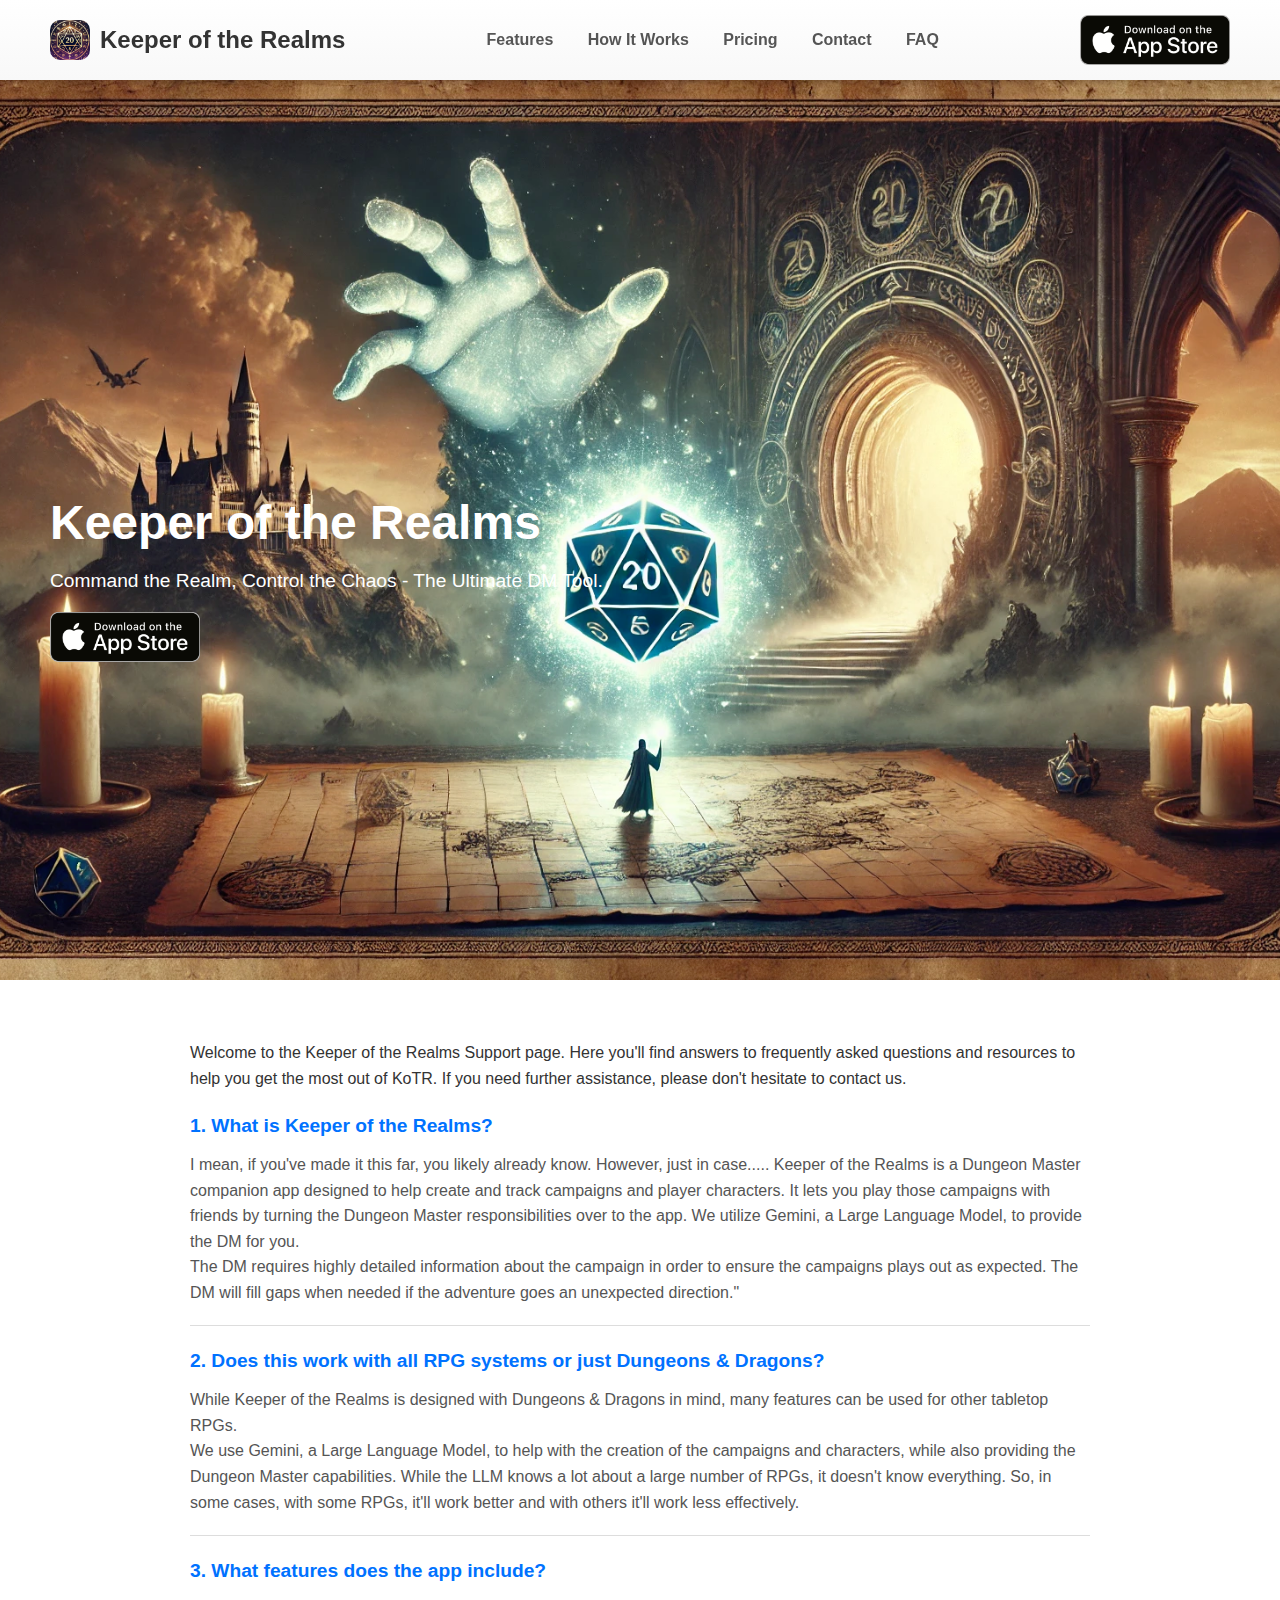
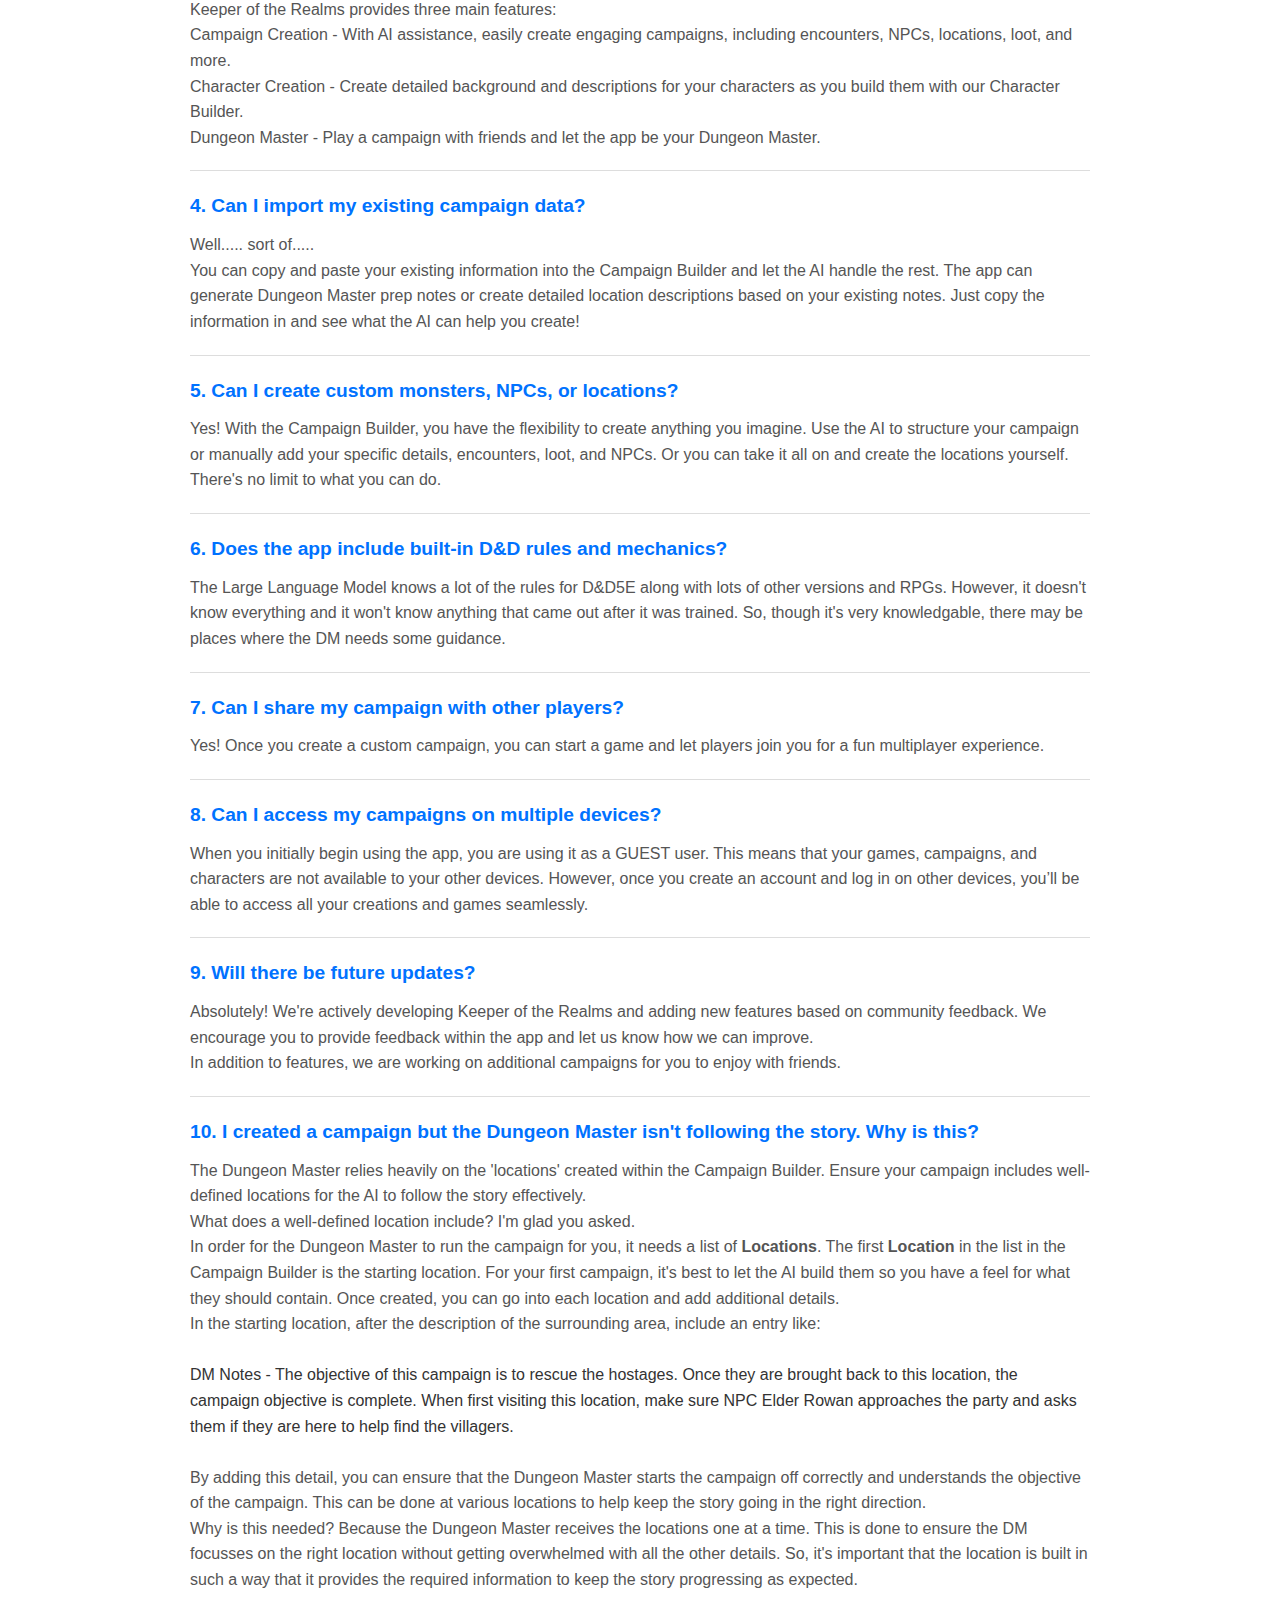
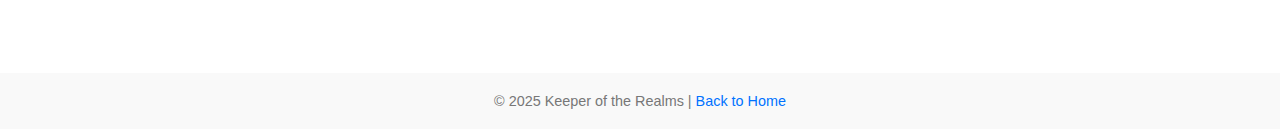
==== faq.html @ b016ff59 "Add files via upload" ====
<!DOCTYPE html>
<html lang="en">
<head>
    <meta charset="UTF-8">
    <meta name="viewport" content="width=device-width, initial-scale=1.0">
    <title>Keeper of the Realms - Your AI Dungeon Master</title>
    <link rel="stylesheet" href="styles.css">
</head>
<body>
    <!-- Navbar -->
    <nav class="navbar">
        <div class="logo">
            <img src="appIcon.jpg" alt="KotR Icon" class="app-icon">
            <span>Keeper of the Realms</span>
        </div>
        <div class="nav-links">
            <a href="#features">Features</a>
            <a href="#how-it-works">How It Works</a>
            <a href="#pricing">Pricing</a>
            <a href="#contact">Contact</a>
            <a href="faq.html">FAQ</a>
        </div>
        <a href="https://apps.apple.com/us/app/keeper-of-the-realms/id6740112469" class="cta-button"><img src="app-store-badge.png" alt="Download on the App Store"></a>
    </nav>

    <!-- Hero Section -->
    <header class="hero">
        <div class="hero-overlay">
            <div class="hero-text">
                <h1>Keeper of the Realms</h1>
                <p>Command the Realm, Control the Chaos - The Ultimate DM Tool.</p>
                <a href="https://apps.apple.com/us/app/keeper-of-the-realms/id6740112469" class="cta-button">
                    <img src="app-store-badge.png" alt="Download on the App Store">
                </a>
            </div>
        </div>
        <img src="web_hero.png" alt="Keeper of the Realms" class="hero-image">
    </header>

    <!-- FAQ Content -->
    <div class="container">
        <p>Welcome to the Keeper of the Realms Support page. Here you'll find answers to frequently asked questions and resources to help you get the most out of KoTR. If you need further assistance, please don't hesitate to contact us.</p>

        <div class="faq-item">
            <div class="faq-question">1. What is Keeper of the Realms?</div>
            <div class="faq-answer">
                <p>I mean, if you've made it this far, you likely already know.  However, just in case..... Keeper of the Realms is a Dungeon Master companion app designed to help create and track campaigns and player characters. It lets you play those campaigns with friends by turning the Dungeon Master responsibilities over to the app. We utilize Gemini, a Large Language Model, to provide the DM for you.  
                    <br>The DM requires highly detailed information about the campaign in order to ensure the campaigns plays out as expected. The DM will fill gaps when needed if the adventure goes an unexpected direction."</p>
            </div>
        </div>

        <div class="faq-item">
            <div class="faq-question">2. Does this work with all RPG systems or just Dungeons & Dragons?</div>
            <div class="faq-answer">
                <p>While Keeper of the Realms is designed with Dungeons & Dragons in mind, many features can be used for other tabletop RPGs.</p>
                <p>We use Gemini, a Large Language Model, to help with the creation of the campaigns and characters, while also providing the Dungeon Master capabilities. While the LLM knows a lot about a large number of RPGs, it doesn't know everything. So, in some cases, with some RPGs, it'll work better and with others it'll work less effectively.</p>
            </div>
        </div>

        <div class="faq-item">
            <div class="faq-question">3. What features does the app include?</div>
            <div class="faq-answer">
                <p>Keeper of the Realms provides three main features:</p>
                <p>Campaign Creation - With AI assistance, easily create engaging campaigns, including encounters, NPCs, locations, loot, and more.</p>
                <p>Character Creation - Create detailed background and descriptions for your characters as you build them with our Character Builder.</p>
                <p>Dungeon Master - Play a campaign with friends and let the app be your Dungeon Master.</p>
            </div>
        </div>

        <div class="faq-item">
            <div class="faq-question">4. Can I import my existing campaign data?</div>
            <div class="faq-answer">
                <p>Well..... sort of.....</p>
                <p>You can copy and paste your existing information into the Campaign Builder and let the AI handle the rest. The app can generate Dungeon Master prep notes or create detailed location descriptions based on your existing notes. Just copy the information in and see what the AI can help you create!</p>
            </div>
        </div>


    <div class="faq-item">
        <div class="faq-question">5. Can I create custom monsters, NPCs, or locations?</div>
        <div class="faq-answer">
            <p>Yes! With the Campaign Builder, you have the flexibility to create anything you imagine. Use the AI to structure your campaign or manually add your specific details, encounters, loot, and NPCs.  Or you can take it all on and create the locations yourself.  There's no limit to what you can do.</p>
            </div>
    </div>
  

    <div class="faq-item">
        <div class="faq-question">6. Does the app include built-in D&D rules and mechanics?</div>
        <div class="faq-answer">
            <p>The Large Language Model knows a lot of the rules for D&D5E along with lots of other versions and RPGs.  However, it doesn't know everything and it won't know anything that came out after it was trained. So, though it's very knowledgable, there may be places where the DM needs some guidance.</p>
        </div>
    </div>


<div class="faq-item">
    <div class="faq-question">7. Can I share my campaign with other players?</div>
    <div class="faq-answer">
        <p>Yes! Once you create a custom campaign, you can start a game and let players join you for a fun multiplayer experience.</p>
    </div>
</div>


<div class="faq-item">
    <div class="faq-question">8. Can I access my campaigns on multiple devices?</div>
    <div class="faq-answer">
        <p>When you initially begin using the app, you are using it as a GUEST user. This means that your games, campaigns, and characters are not available to your other devices.  However, once you create an account and log in on other devices, you’ll be able to access all your creations and games seamlessly.</p>
    </div>
</div>


<div class="faq-item">
    <div class="faq-question">9. Will there be future updates?</div>
    <div class="faq-answer">
        <p>Absolutely! We're actively developing Keeper of the Realms and adding new features based on community feedback. We encourage you to provide feedback within the app and let us know how we can improve.</p>
        <p>In addition to features, we are working on additional campaigns for you to enjoy with friends.</p>
    </div>
</div>

<div class="faq-item">
    <div class="faq-question">10. I created a campaign but the Dungeon Master isn't following the story. Why is this?</div>
    <div class="faq-answer">
        <p>The Dungeon Master relies heavily on the 'locations' created within the Campaign Builder. Ensure your campaign includes well-defined locations for the AI to follow the story effectively.</p>
        <p>What does a well-defined location include?  I'm glad you asked.</p>
        <p>In order for the Dungeon Master to run the campaign for you, it needs a list of <b>Locations</b>. The first <b>Location</b> in the list in the Campaign Builder is the starting location.
             For your first campaign, it's best to let the AI build them so you have a feel for what they should contain. Once created, you can go into each location and add additional details.</p>
             <p>In the starting location, after the description of the surrounding area, include an entry like:</p>
             <br>
            DM Notes - The objective of this campaign is to rescue the hostages. Once they are brought back to this location, the campaign objective is complete. When first visiting this location, make sure NPC Elder Rowan approaches the party and asks them if they are here to help find the villagers.
        <br>
    <br>
        <p>By adding this detail, you can ensure that the Dungeon Master starts the campaign off correctly and understands the objective of the campaign.  This can be done at various locations to help keep the story going in the right direction.</p>
        <p>Why is this needed? Because the Dungeon Master receives the locations one at a time. This is done to ensure the DM focusses on the right location without getting overwhelmed with all the other details. So, it's important that the location is built in such a way that it provides the required information to keep the story progressing as expected.</p>
        
    </div>
</div>
</div>

    <!-- Footer -->
    <footer>
        <p>&copy; 2025 Keeper of the Realms | <a href="index.html">Back to Home</a></p>
    </footer>
</body>
</html>
---- styles.css ----
/* styles.css */
body, h1, h2, h3, p {
    margin: 0;
    padding: 0;
}

body {
    font-family: Arial, sans-serif;
    background-color: #fff;
}

/* General Header Styling */
h2 {
    font-size: 2.5rem;
    margin-bottom: 30px;
    color: #333;
    text-align: center;
    font-family: 'Poppins', Arial, sans-serif;
}

/* Navbar Styling */
.navbar {
    display: flex;
    justify-content: space-between;
    align-items: center;
    padding: 15px 50px;
    background: linear-gradient(to bottom, #ffffff, #f8f8f8); /* Subtle gradient */
    box-shadow: 0 2px 4px rgba(0, 0, 0, 0.1);
    position: sticky;
    top: 0;
    z-index: 1000;
}

.logo {
    display: flex;
    align-items: center;
    gap: 10px;
    font-family: 'Poppins', Arial, sans-serif;
    font-size: 1.5rem;
    font-weight: bold;
    color: #333;
}

.nav-links a {
    text-decoration: none;
    color: #555;
    font-size: 1rem;
    font-weight: 600;
    margin: 0 15px;
    position: relative;
    transition: color 0.3s ease;
}

.nav-links a:hover {
    color: #0072ff;
}

.nav-links a::after {
    content: '';
    position: absolute;
    width: 0;
    height: 2px;
    bottom: -5px;
    left: 0;
    background-color: #0072ff;
    transition: width 0.3s ease;
}

.nav-links a:hover::after {
    width: 100%;
}

.download-btn {
    background-color: #0072ff;
    color: #fff;
    padding: 10px 20px;
    border-radius: 5px;
    text-decoration: none;
    font-weight: bold;
    transition: background-color 0.3s ease;
}

.download-btn:hover {
    background-color: #005bb5;
}

.app-icon {
    width: 40px;
    height: 40px;
    object-fit: contain;
    border-radius: 10px; /* Optional */
}

/* Hero Section */
.hero {
    position: relative;
    width: 100%;
    height: 100vh;
    overflow: hidden;
}

.hero-image {
    width: 100%;
    height: 100%;
    object-fit: cover;
    position: absolute;
    top: 0;
    left: 0;
    z-index: 1;
}

.hero-overlay {
    position: absolute;
    top: 0;
    left: 0;
    width: 100%;
    height: 100%;
    display: flex;
    align-items: center;
    justify-content: flex-start;
    padding: 50px;
    z-index: 2;
    color: white;
}

.hero-text h1 {
    font-size: 3rem;
    margin-bottom: 20px;
}

.hero-text p {
    font-size: 1.2rem;
    margin-bottom: 20px;
}

/* Features Section */
.features {
    text-align: center;
    padding: 50px 20px;
}

.feature-grid {
    display: flex;
    justify-content: center;
    gap: 40px;
    flex-wrap: wrap;
}

.feature img {
    width: 150px;
    margin-bottom: 10px;
}

/* Footer */
.footer {
    background-color: #f8f8f8;
    text-align: center;
    padding: 20px;
}

.footer-links a {
    text-decoration: none;
    color: #333;
    margin: 0 10px;
    font-weight: bold;
}

footer {
    text-align: center;
    padding: 20px 10px;
    background: #f9f9f9;
    color: #777;
    font-size: 0.9rem;
}

footer a {
    color: #0072ff;
    text-decoration: none;
}

footer a:hover {
    text-decoration: underline;
}

.legal a {
    text-decoration: none;
    color: #555;
}

/* Features Section */
.features {
    text-align: center;
    padding: 50px 20px;
    background-color: #f9f9f9;
}

.features h2 {
    font-size: 2.5rem;
    margin-bottom: 30px;
    color: #333;
}

.feature-grid {
    display: grid;
    grid-template-columns: repeat(3, 1fr);
    gap: 40px;
    justify-items: center;
    max-width: 1200px;
    margin: 0 auto;
}

.feature {
    text-align: center;
    padding: 20px;
    background: white;
    box-shadow: 0 2px 10px rgba(0, 0, 0, 0.1);
    border-radius: 10px;
    transition: transform 0.3s ease;
}

.feature:hover {
    transform: translateY(-10px);
    box-shadow: 0 4px 10px rgba(0, 0, 0, 0.2);
}

.feature img {
    width: 120px;
    height: auto;
    margin-bottom: 15px;
}

.feature h3 {
    font-size: 1.5rem;
    margin-bottom: 10px;
    color: #0072ff;
}

.feature p {
    font-size: 1rem;
    color: #555;
}

@media (max-width: 768px) {
    .feature-grid {
        grid-template-columns: 1fr;
    }
}

/* How It Works Section */
.how-it-works {
    text-align: center;
    padding: 50px 20px;
    background-color: #f9f9f9;
}

.how-it-works h2 {
    font-size: 2.5rem;
    margin-bottom: 30px;
    color: #333;
}

.steps-container {
    display: flex;
    flex-direction: column;
    gap: 40px;
    max-width: 1200px;
    margin: 0 auto;
}

.step {
    display: flex;
    align-items: center;
    justify-content: space-between;
}

.step-reverse {
    flex-direction: row-reverse;
}

.step-text {
    flex: 1;
    padding: 20px;
    text-align: left;
}

.step-text h3 {
    font-size: 1.8rem;
    margin-bottom: 15px;
    color: #0072ff;
}

.step-text p {
    font-size: 1.1rem;
    color: #555;
}

.step-visual {
    flex: 1;
    text-align: center;
}

.step-visual img {
    max-width: 50%;
    height: auto;
    border-radius: 10px;
    box-shadow: 0 4px 10px rgba(0, 0, 0, 0.1);
}

/* Testimonials Section */
.testimonials {
    text-align: center;
    padding: 50px 20px;
    background-color: #fff;
}

.testimonials h2 {
    font-size: 2.5rem;
    margin-bottom: 30px;
    color: #333;
}

.testimonial-slider {
    display: flex;
    justify-content: center;
    gap: 30px;
}

.testimonial {
    background-color: #f8f8f8;
    padding: 20px;
    border-radius: 10px;
    box-shadow: 0 2px 5px rgba(0, 0, 0, 0.1);
}

.testimonial p {
    font-size: 1.2rem;
    font-style: italic;
    margin-bottom: 10px;
}

/* Pricing Section */
.pricing {
    text-align: center;
    padding: 50px 20px;
    background-color: #f9f9f9;
}

.pricing-container {
    display: flex;
    justify-content: center;
    gap: 40px;
}

@media (max-width: 768px) {
    .pricing-container {
        flex-direction: column;
        gap: 20px;
    }
}

.plan {
    background: #fff;
    padding: 30px;
    border-radius: 10px;
    box-shadow: 0 2px 5px rgba(0, 0, 0, 0.1);
    width: 300px;
}

.plan h3 {
    font-size: 1.8rem;
    margin-bottom: 20px;
    color: #0072ff;
}

.plan ul {
    list-style: none;
    padding: 0;
    margin-bottom: 20px;
    text-align: left;
}

.plan ul li {
    margin-bottom: 10px;
    color: #555;
}

.cta-button {
    display: inline-block;
    background-color: #0072ff;
    color: #fff;
    padding: 10px 20px;
    border-radius: 5px;
    text-decoration: none;
    font-weight: bold;
    transition: background-color 0.3s ease;
}
.cta-button:hover {
    background-color: #005bb5;
}

.cta-button {
    outline: none; /* Remove browser default focus outline */
    background: none; /* Remove any extra background */
    border: none; /* Remove border styles */
}

.cta-button img {
    width: 150px;
    height: auto;
    display: block; /* Ensures no inline spacing issues */
    outline: none; /* Remove focus on image */
}

.cta-button:focus {
    outline: 2px solid #0072ff; /* Custom focus style for visibility */
    border-radius: 5px;
}

.cta-button {
    display: inline-block;
    background: none; /* Remove any background */
    border: none;     /* Remove borders */
    outline: none;    /* Remove focus outlines */
    padding: 0;       /* Remove extra padding */
    transition: none; /* Disable any hover transitions */
}

.cta-button:hover,
.cta-button:focus {
    outline: none;    /* Remove hover/focus outline */
    box-shadow: none; /* Remove any shadow */
    background: none; /* Remove any inherited hover background */
}

.cta-button img {
    display: block;
    width: 150px;
    height: auto;
    outline: none;    /* Remove image focus outline */
    border: none;     /* Remove borders on image */
    box-shadow: none; /* Ensure no hover shadow */
}

/* Contact Section */
.contact {
    text-align: center;
    padding: 50px 20px;
    background-color: #f9f9f9;
}

.contact h2 {
    font-size: 2.5rem;
    margin-bottom: 20px;
    color: #333;
}

.contact p {
    font-size: 1.2rem;
    margin: 10px 0;
    color: #555;
}

.contact a {
    color: #0072ff;
    text-decoration: none;
    font-weight: bold;
}

.contact a:hover {
    text-decoration: underline;
}

/* FAQ Page Styling */
.faq-container {
    max-width: 900px;
    margin: 50px auto;
    padding: 20px;
    background-color: #fff;
    box-shadow: 0 2px 10px rgba(0, 0, 0, 0.1);
    border-radius: 10px;
}

.faq-container h1 {
    font-size: 2.5rem;
    color: #0072ff;
    margin-bottom: 20px;
    border-bottom: 2px solid #0072ff;
    padding-bottom: 10px;
    text-align: center;
}

.faq-container h3 {
    font-size: 1.5rem;
    margin-top: 20px;
    margin-bottom: 10px;
    color: #333;
}

.faq-container p {
    font-size: 1.1rem;
    color: #555;
    line-height: 1.6;
}

.faq-item {
    border-bottom: 1px solid #ddd;
    padding: 20px 0;
}

.faq-question {
    font-weight: bold;
    font-size: 1.2rem;
    margin-bottom: 10px;
    color: #0072ff;
}

.faq-answer p {
    margin: 0;
    color: #555;
}

.faq-item:last-child {
    border-bottom: none;
}

.container {
    max-width: 900px;
    margin: 40px auto;
    padding: 20px;
    line-height: 1.6;
    font-size: 1rem;
    color: #333;
}
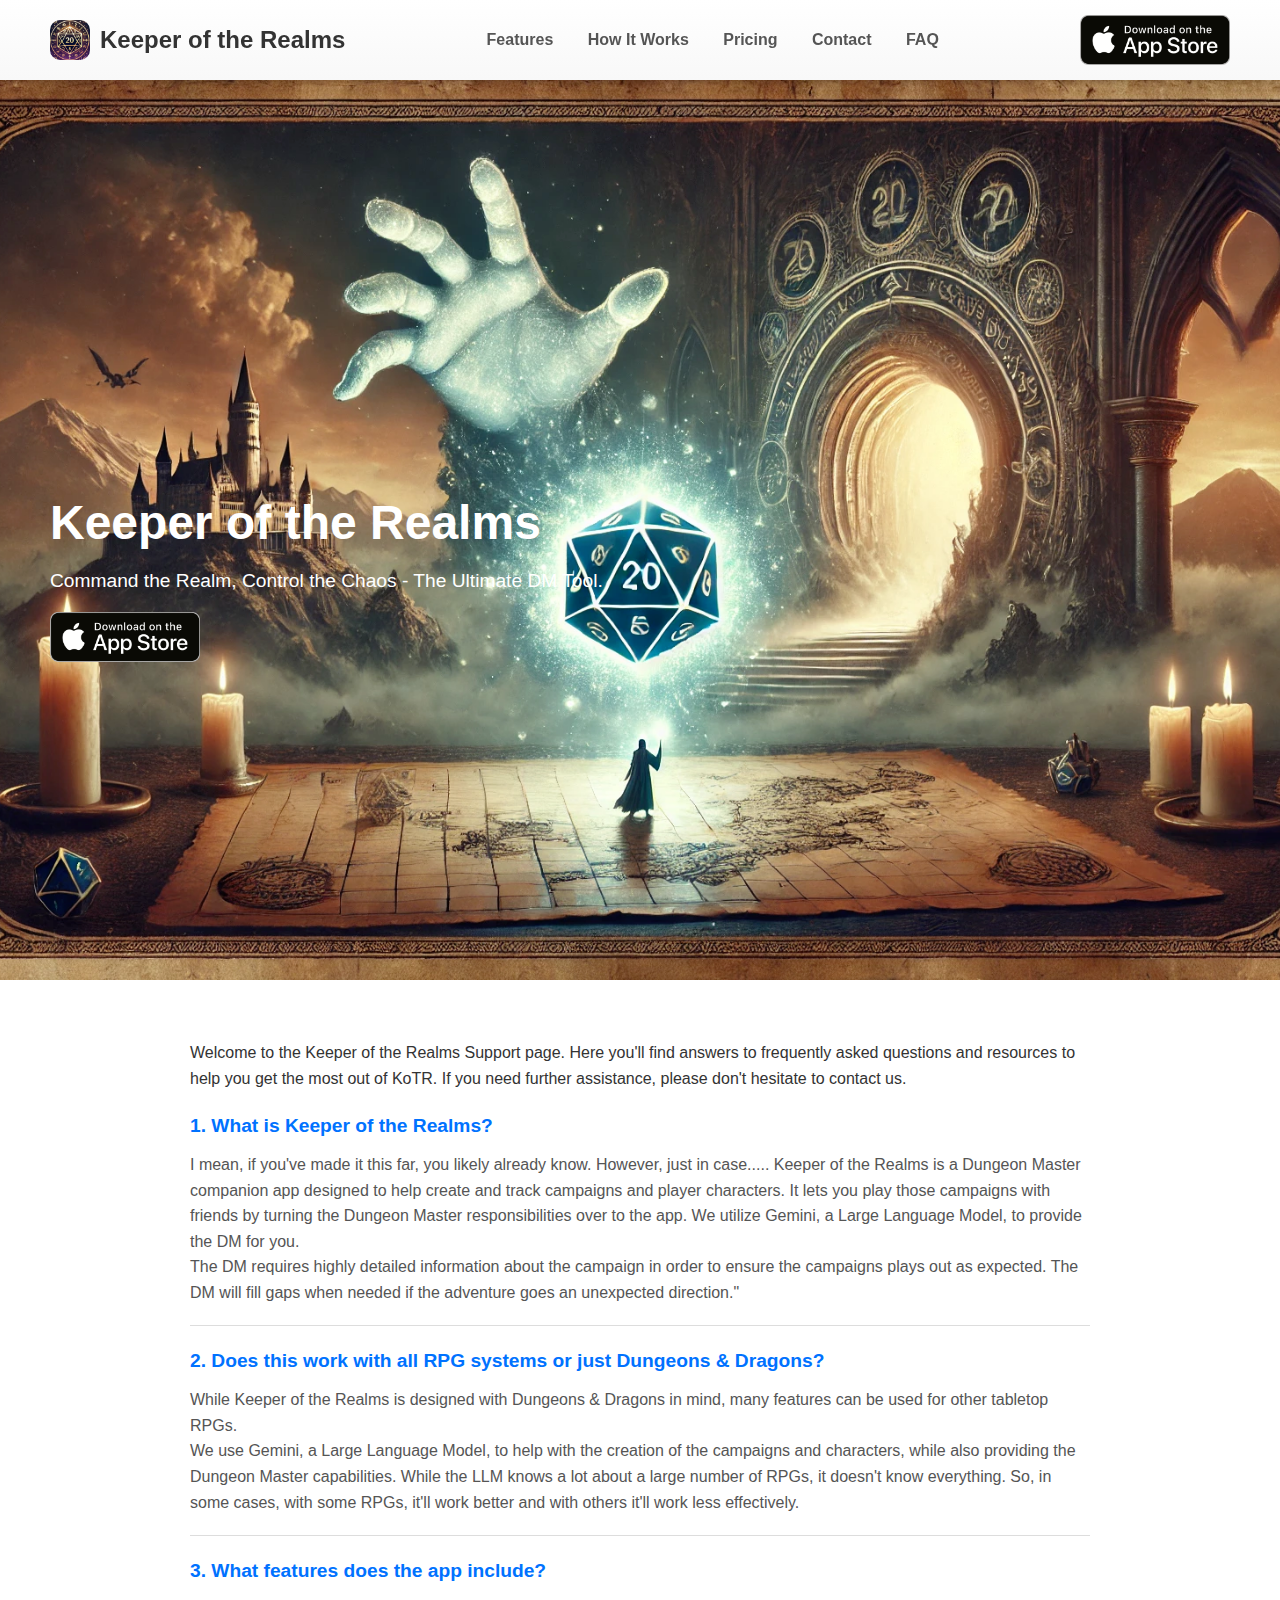
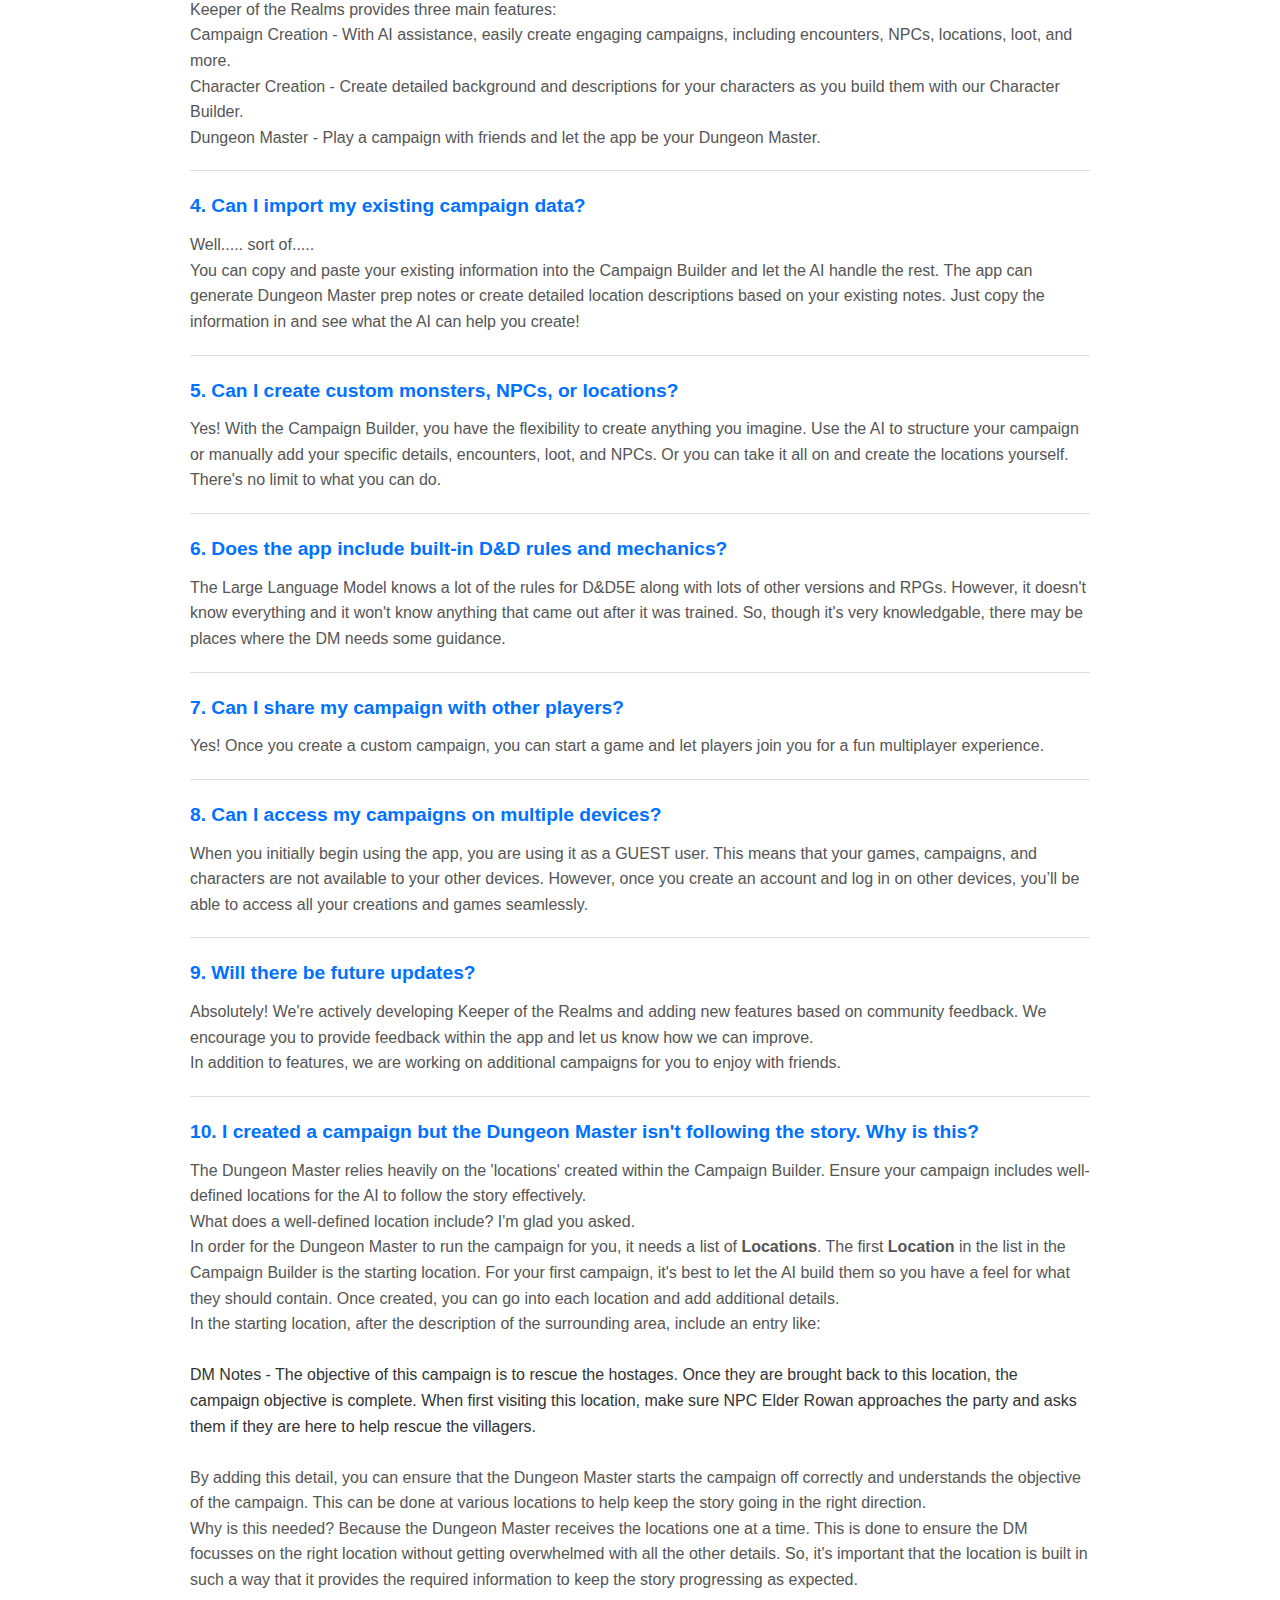
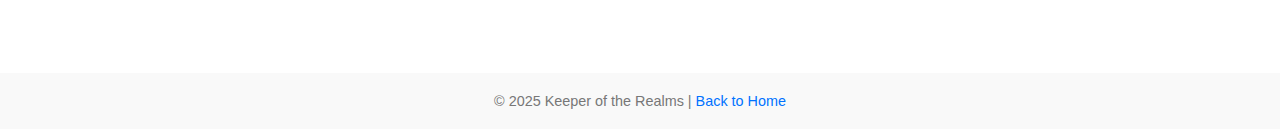
==== commit 9ab49e6a: "Updated FAQ" ====
--- a/faq.html
+++ b/faq.html
@@ -125,7 +125,7 @@
              For your first campaign, it's best to let the AI build them so you have a feel for what they should contain. Once created, you can go into each location and add additional details.</p>
              <p>In the starting location, after the description of the surrounding area, include an entry like:</p>
              <br>
-            DM Notes - The objective of this campaign is to rescue the hostages. Once they are brought back to this location, the campaign objective is complete. When first visiting this location, make sure NPC Elder Rowan approaches the party and asks them if they are here to help find the villagers.
+            DM Notes - The objective of this campaign is to rescue the hostages. Once they are brought back to this location, the campaign objective is complete. When first visiting this location, make sure NPC Elder Rowan approaches the party and asks them if they are here to help rescue the villagers.
         <br>
     <br>
         <p>By adding this detail, you can ensure that the Dungeon Master starts the campaign off correctly and understands the objective of the campaign.  This can be done at various locations to help keep the story going in the right direction.</p>
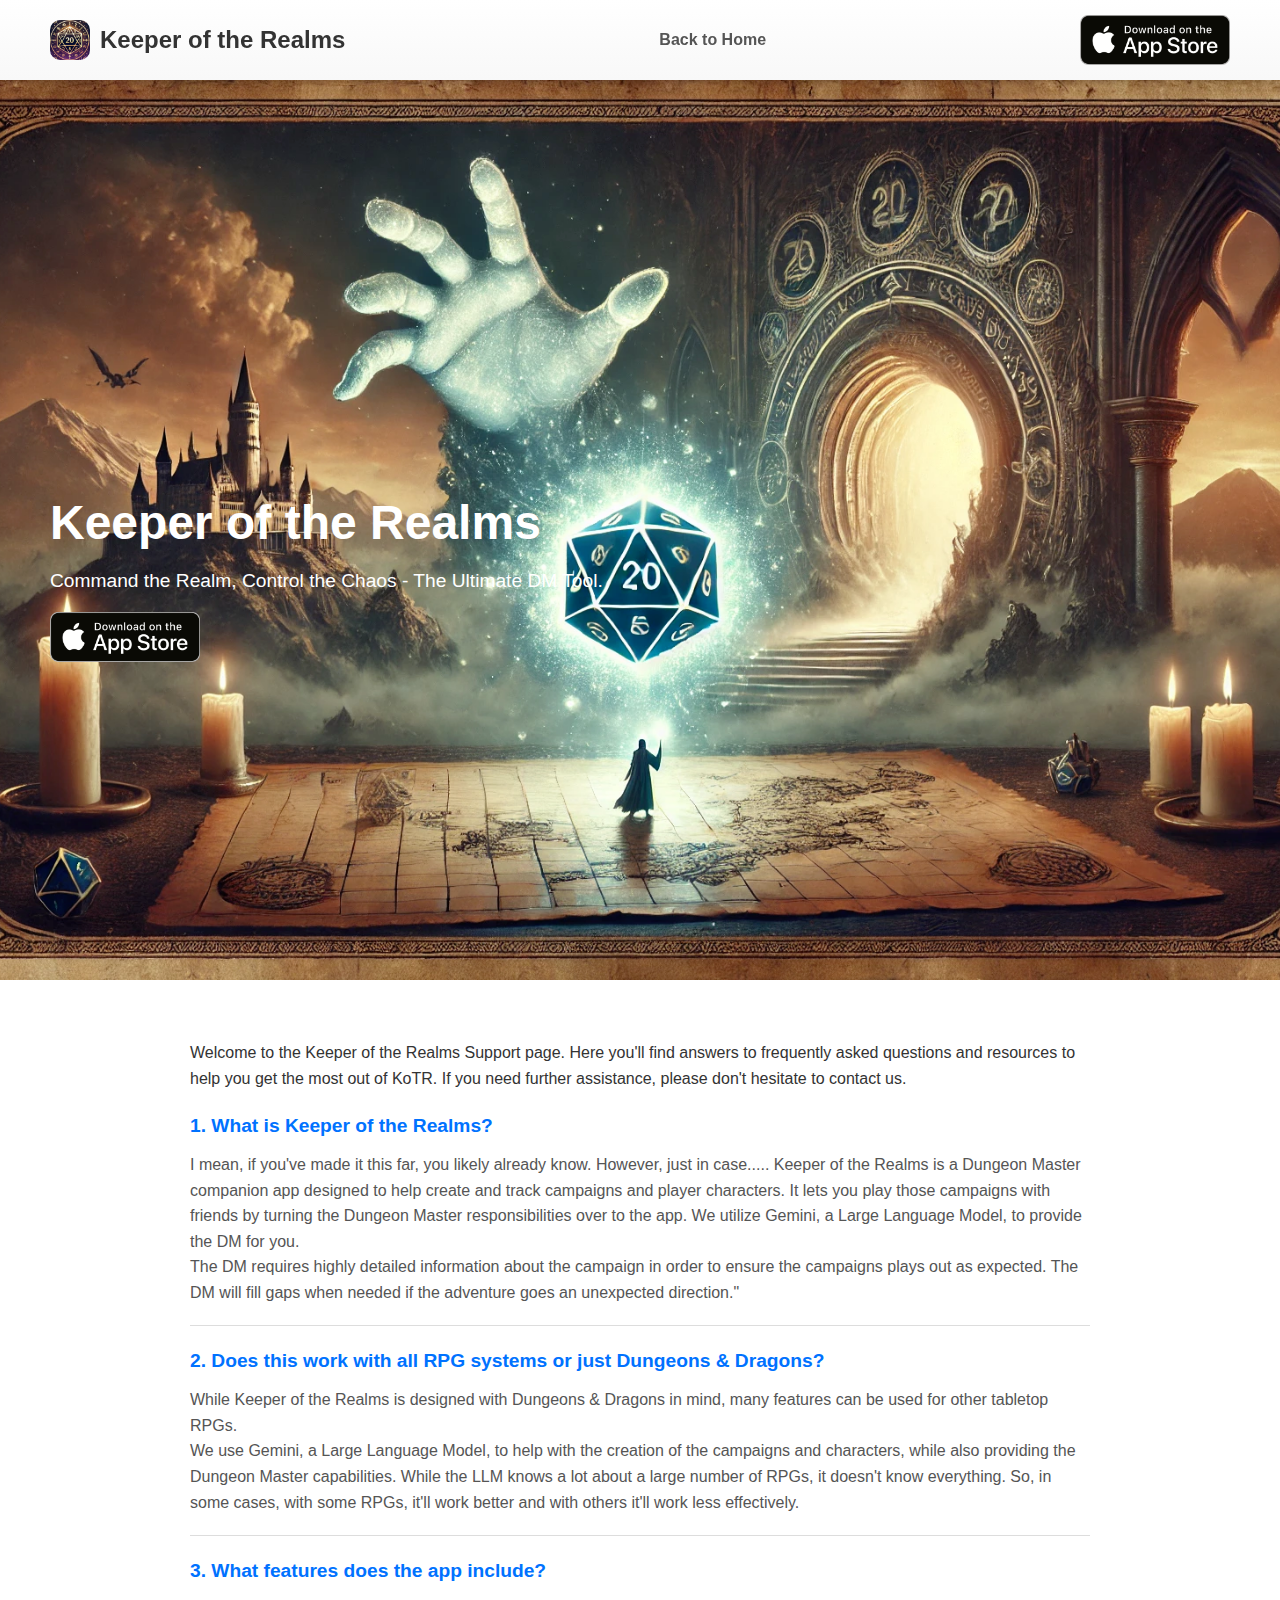
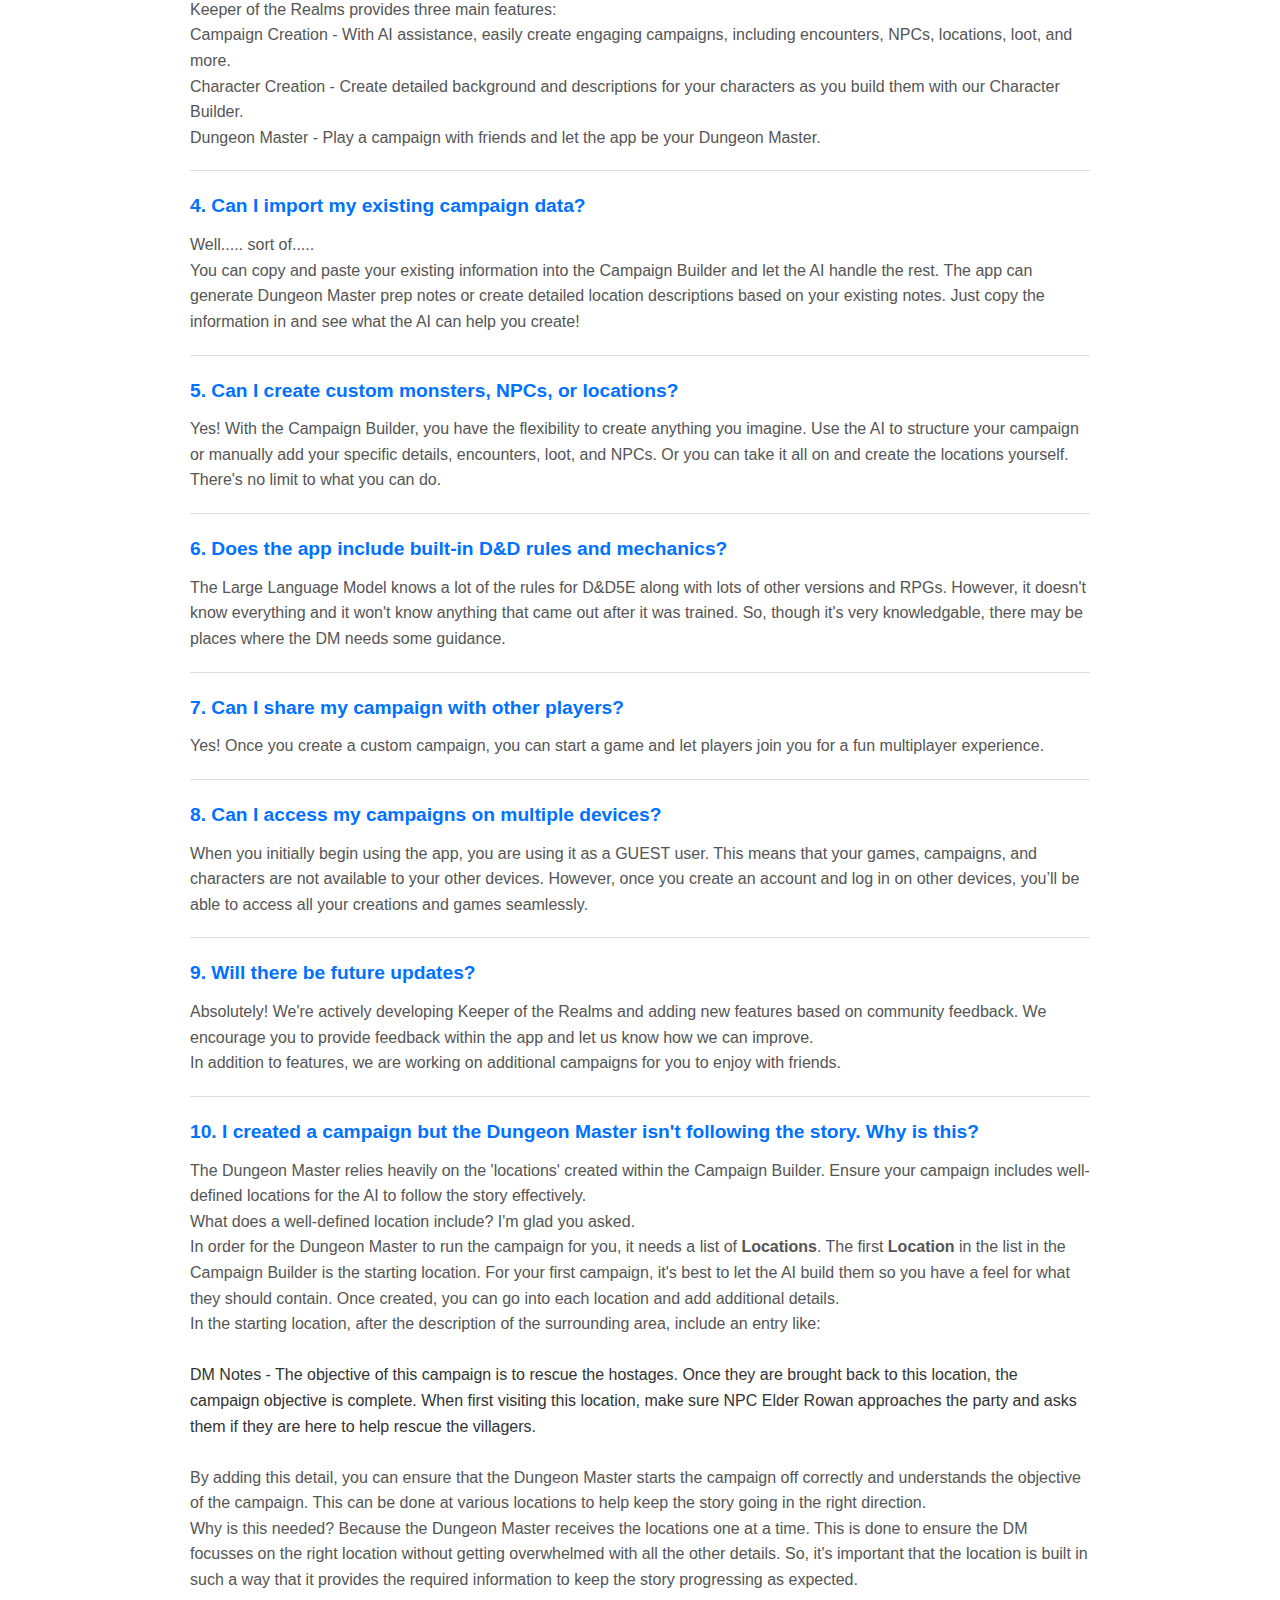
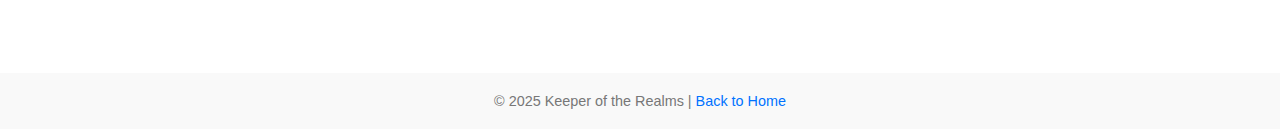
==== commit 5d8becd2: "Updated header for FAQ file." ====
--- a/faq.html
+++ b/faq.html
@@ -14,11 +14,7 @@
             <span>Keeper of the Realms</span>
         </div>
         <div class="nav-links">
-            <a href="#features">Features</a>
-            <a href="#how-it-works">How It Works</a>
-            <a href="#pricing">Pricing</a>
-            <a href="#contact">Contact</a>
-            <a href="faq.html">FAQ</a>
+            <a href="index.html">Back to Home</a>
         </div>
         <a href="https://apps.apple.com/us/app/keeper-of-the-realms/id6740112469" class="cta-button"><img src="app-store-badge.png" alt="Download on the App Store"></a>
     </nav>
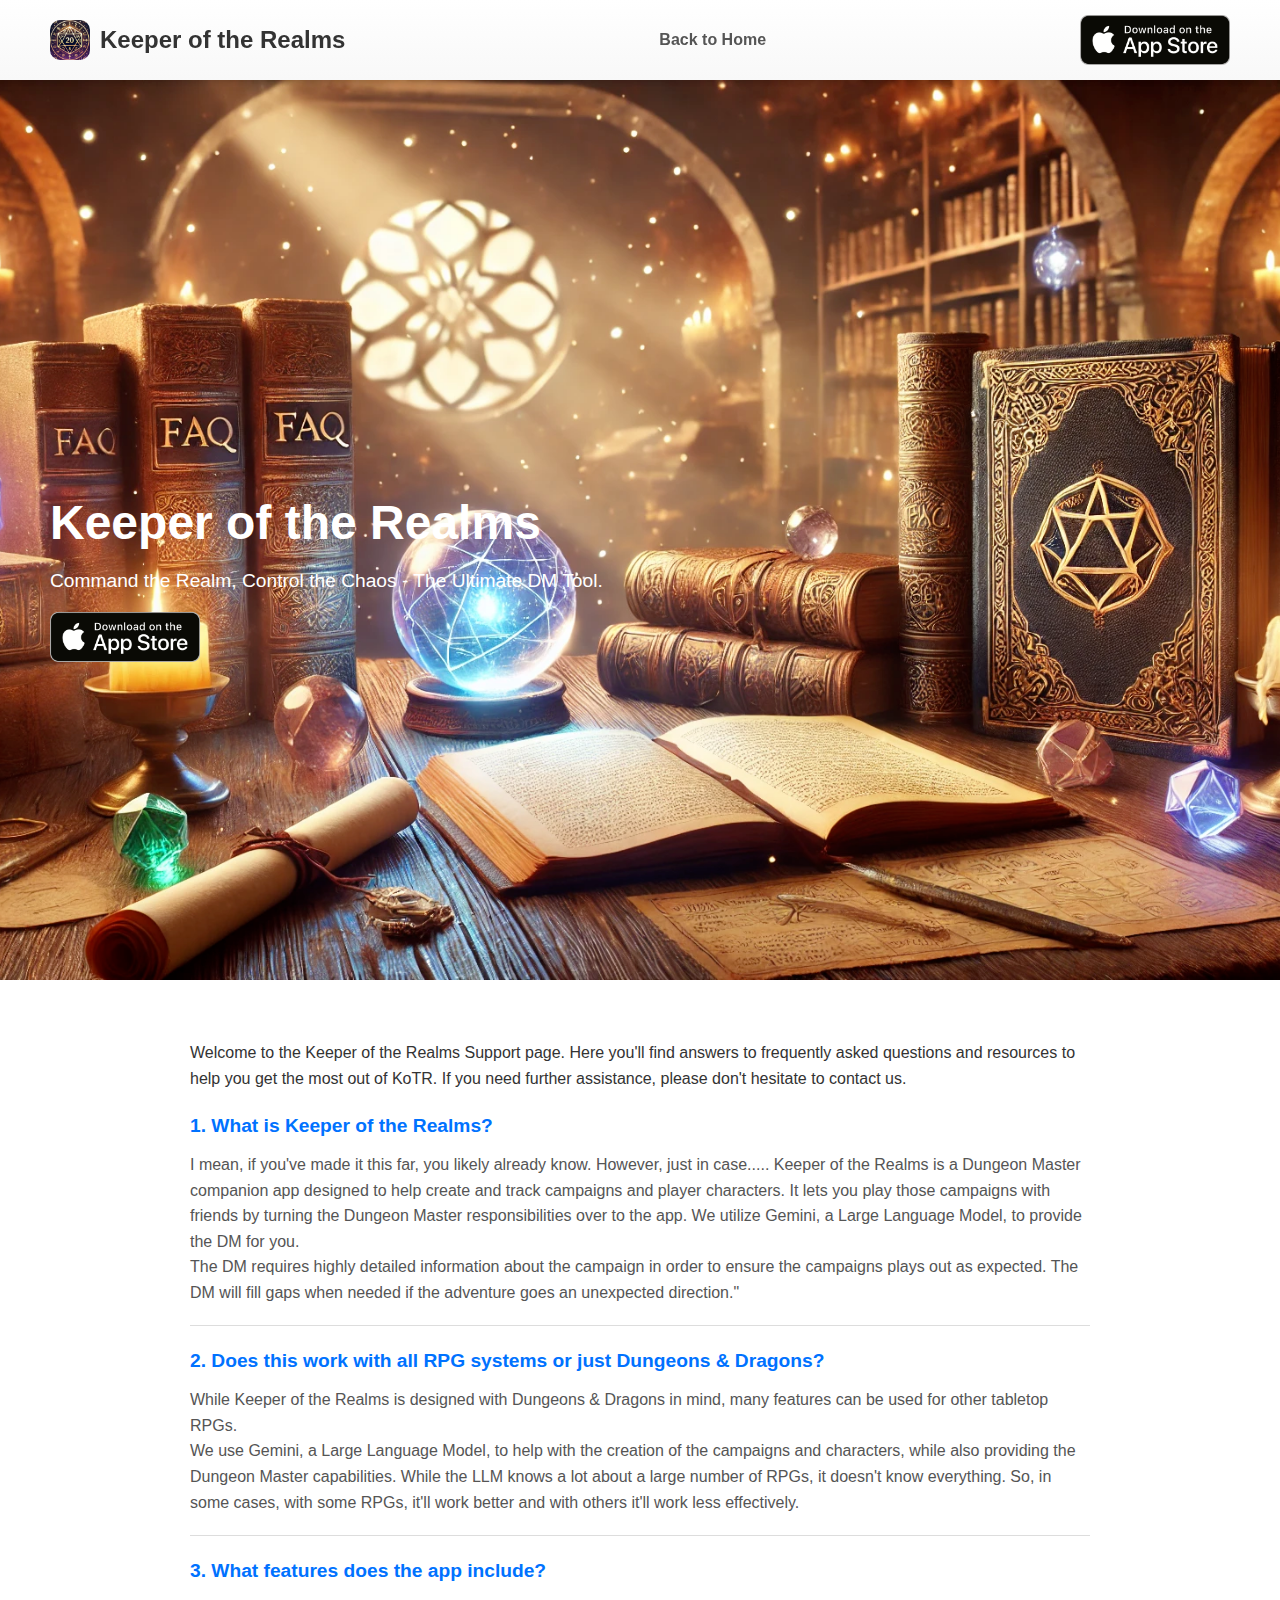
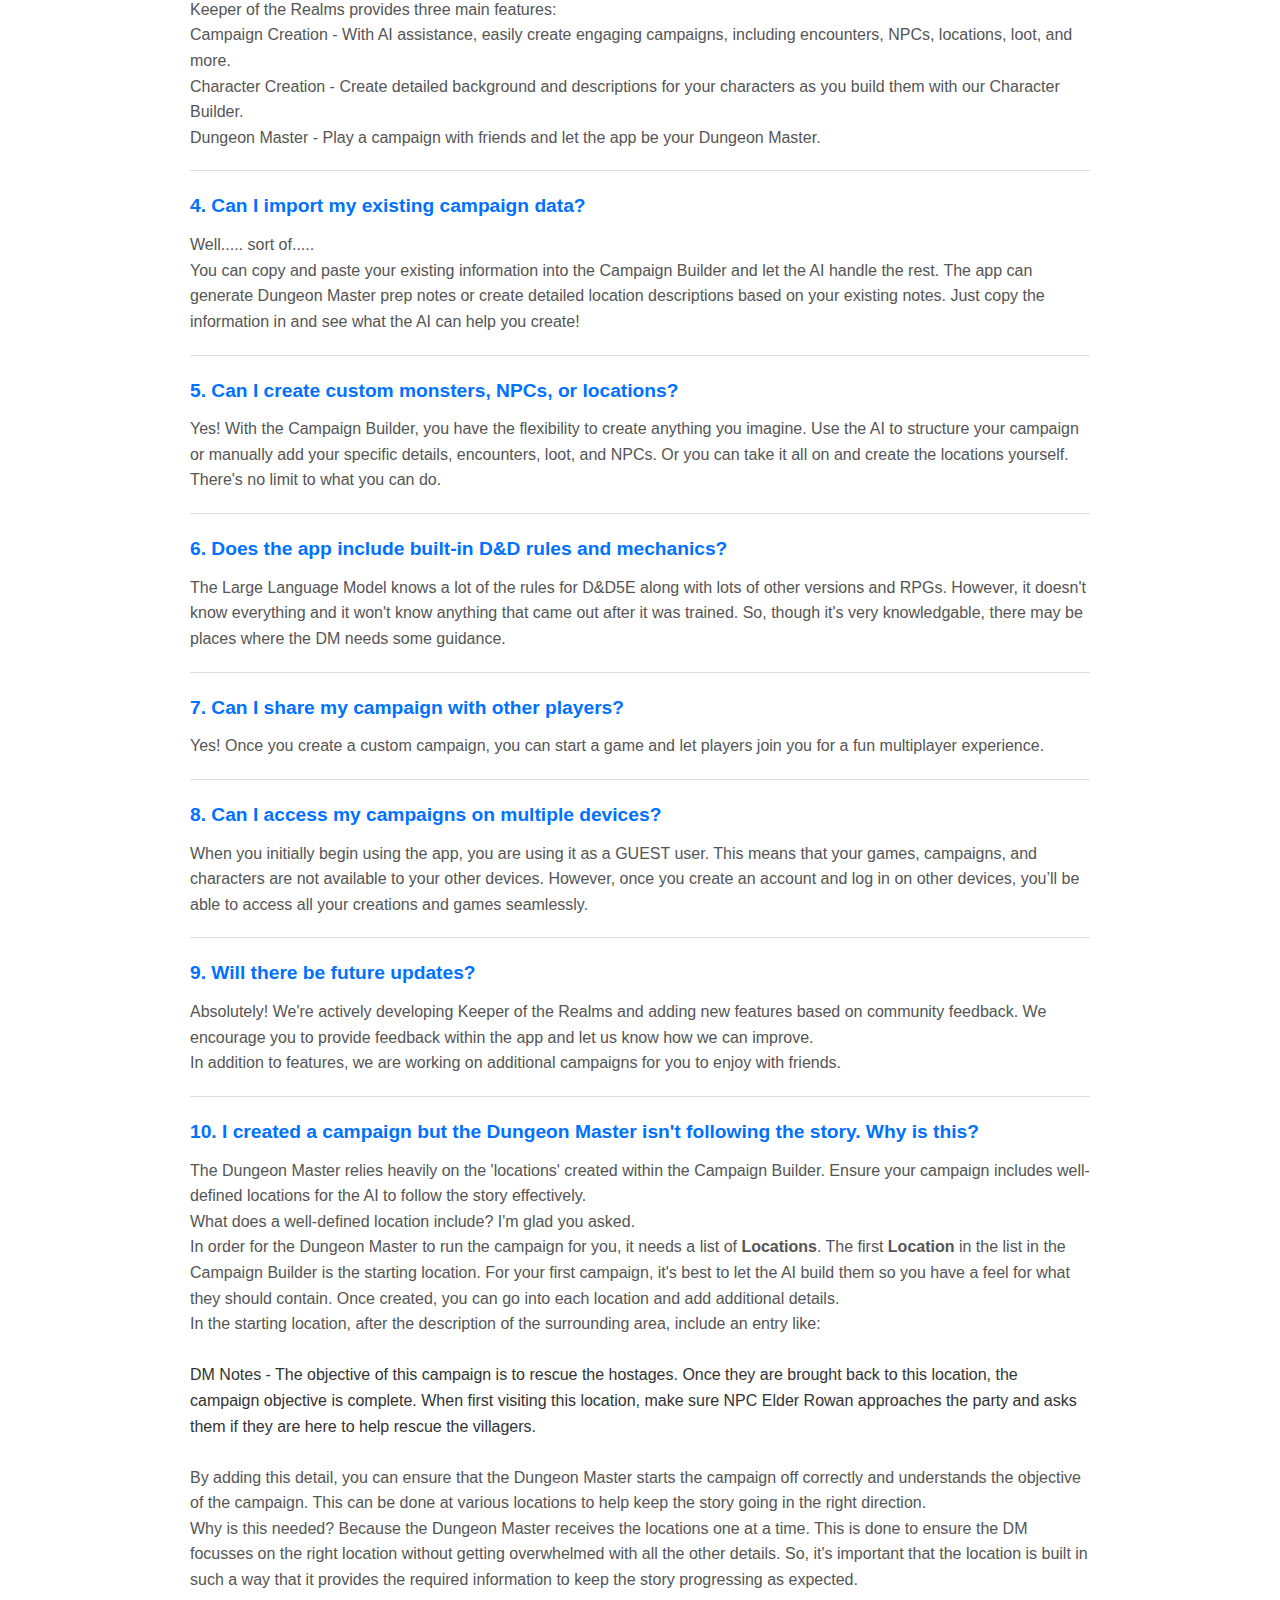
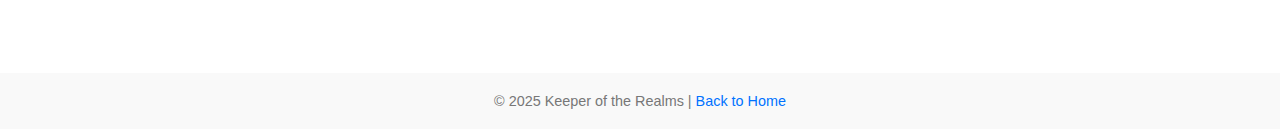
==== commit 82bdb45d: "Added faq image" ====
--- a/faq.html
+++ b/faq.html
@@ -30,7 +30,7 @@
                 </a>
             </div>
         </div>
-        <img src="web_hero.png" alt="Keeper of the Realms" class="hero-image">
+        <img src="faq.png" alt="Keeper of the Realms" class="hero-image">
     </header>
 
     <!-- FAQ Content -->
